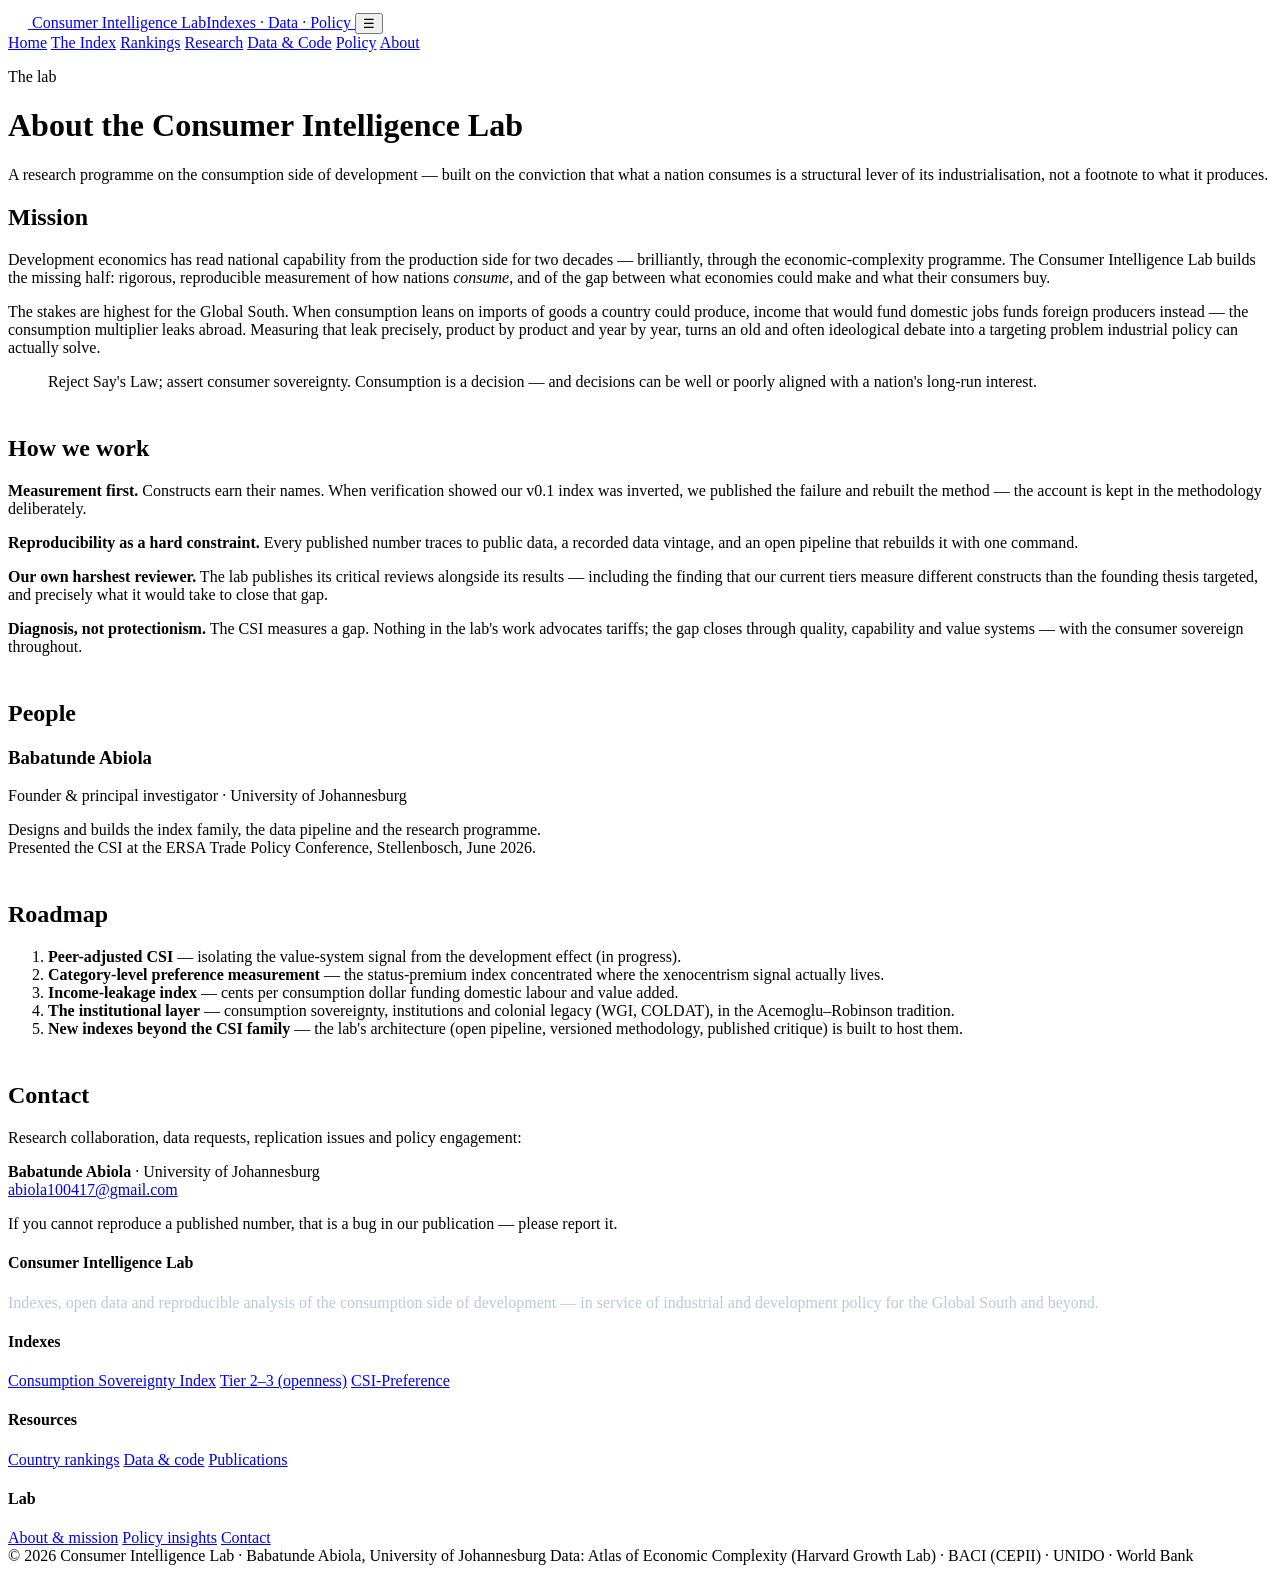
==== about.html @ 5682c0dc "Add site pages" ====
<!DOCTYPE html>
<html lang="en">
<head>
<meta charset="UTF-8">
<meta name="viewport" content="width=device-width, initial-scale=1.0">
<title>About the Lab | Consumer Intelligence Lab</title>
<meta name="description" content="The Consumer Intelligence Lab's mission: measurement-first, reproducible research on the consumption side of development, guiding industrial policy for the Global South.">
<link rel="stylesheet" href="assets/css/main.css">
</head>
<body>

<header class="site-header"><div class="wrap bar">
  <a class="brand" href="index.html">
    <span class="brand-mark"><svg width="20" height="20" viewBox="0 0 20 20" fill="none" aria-hidden="true"><path d="M3 15 L8 9 L12 12 L17 4" stroke="#fff" stroke-width="2" stroke-linecap="round" stroke-linejoin="round"/><circle cx="17" cy="4" r="2" fill="#fff"/></svg></span>
    <span class="brand-name">Consumer Intelligence Lab<span>Indexes · Data · Policy</span></span>
  </a>
  <button class="nav-toggle" aria-label="Menu">☰</button>
  <nav class="nav">
    <a href="index.html">Home</a>
    <a href="csi.html">The Index</a>
    <a href="rankings.html">Rankings</a>
    <a href="research.html">Research</a>
    <a href="data.html">Data &amp; Code</a>
    <a href="policy.html">Policy</a>
    <a href="about.html">About</a>
  </nav>
</div></header>

<div class="page-head"><div class="wrap">
  <p class="kicker">The lab</p>
  <h1>About the Consumer Intelligence Lab</h1>
  <p class="lead">A research programme on the consumption side of development — built on the conviction that what a nation consumes is a structural lever of its industrialisation, not a footnote to what it produces.</p>
</div></div>

<section class="block"><div class="wrap-narrow">
  <h2>Mission</h2>
  <p>Development economics has read national capability from the production side for two decades — brilliantly, through the economic-complexity programme. The Consumer Intelligence Lab builds the missing half: rigorous, reproducible measurement of how nations <em>consume</em>, and of the gap between what economies could make and what their consumers buy.</p>
  <p>The stakes are highest for the Global South. When consumption leans on imports of goods a country could produce, income that would fund domestic jobs funds foreign producers instead — the consumption multiplier leaks abroad. Measuring that leak precisely, product by product and year by year, turns an old and often ideological debate into a targeting problem industrial policy can actually solve.</p>
  <blockquote class="pull">Reject Say's Law; assert consumer sovereignty. Consumption is a decision — and decisions can be well or poorly aligned with a nation's long-run interest.</blockquote>

  <h2 style="margin-top:44px">How we work</h2>
  <p><strong>Measurement first.</strong> Constructs earn their names. When verification showed our v0.1 index was inverted, we published the failure and rebuilt the method — the account is kept in the methodology deliberately.</p>
  <p><strong>Reproducibility as a hard constraint.</strong> Every published number traces to public data, a recorded data vintage, and an open pipeline that rebuilds it with one command.</p>
  <p><strong>Our own harshest reviewer.</strong> The lab publishes its critical reviews alongside its results — including the finding that our current tiers measure different constructs than the founding thesis targeted, and precisely what it would take to close that gap.</p>
  <p><strong>Diagnosis, not protectionism.</strong> The CSI measures a gap. Nothing in the lab's work advocates tariffs; the gap closes through quality, capability and value systems — with the consumer sovereign throughout.</p>

  <h2 style="margin-top:44px">People</h2>
  <div class="card" style="max-width:560px">
    <h3>Babatunde Abiola</h3>
    <p class="muted" style="margin-bottom:6px">Founder &amp; principal investigator · University of Johannesburg</p>
    <p class="small muted">Designs and builds the index family, the data pipeline and the research programme. Presented the CSI at the ERSA Trade Policy Conference, Stellenbosch, June 2026.</p>
  </div>

  <h2 style="margin-top:44px">Roadmap</h2>
  <ol class="clean">
    <li><strong>Peer-adjusted CSI</strong> — isolating the value-system signal from the development effect (in progress).</li>
    <li><strong>Category-level preference measurement</strong> — the status-premium index concentrated where the xenocentrism signal actually lives.</li>
    <li><strong>Income-leakage index</strong> — cents per consumption dollar funding domestic labour and value added.</li>
    <li><strong>The institutional layer</strong> — consumption sovereignty, institutions and colonial legacy (WGI, COLDAT), in the Acemoglu–Robinson tradition.</li>
    <li><strong>New indexes beyond the CSI family</strong> — the lab's architecture (open pipeline, versioned methodology, published critique) is built to host them.</li>
  </ol>

  <h2 style="margin-top:44px" id="contact">Contact</h2>
  <p>Research collaboration, data requests, replication issues and policy engagement:</p>
  <p><strong>Babatunde Abiola</strong> · University of Johannesburg<br>
  <a href="mailto:abiola100417@gmail.com">abiola100417@gmail.com</a></p>
  <p class="muted small">If you cannot reproduce a published number, that is a bug in our publication — please report it.</p>
</div></section>

<footer class="site-footer"><div class="wrap">
  <div class="top">
    <div>
      <h4>Consumer Intelligence Lab</h4>
      <p class="small" style="color:#b9c9dc">Indexes, open data and reproducible analysis of the consumption side of development — in service of industrial and development policy for the Global South and beyond.</p>
    </div>
    <div>
      <h4>Indexes</h4>
      <a href="csi.html">Consumption Sovereignty Index</a>
      <a href="csi.html#ladder">Tier 2–3 (openness)</a>
      <a href="research.html#preference">CSI-Preference</a>
    </div>
    <div>
      <h4>Resources</h4>
      <a href="rankings.html">Country rankings</a>
      <a href="data.html">Data &amp; code</a>
      <a href="research.html">Publications</a>
    </div>
    <div>
      <h4>Lab</h4>
      <a href="about.html">About &amp; mission</a>
      <a href="policy.html">Policy insights</a>
      <a href="about.html#contact">Contact</a>
    </div>
  </div>
  <div class="legal">
    <span>© 2026 Consumer Intelligence Lab · Babatunde Abiola, University of Johannesburg</span>
    <span>Data: Atlas of Economic Complexity (Harvard Growth Lab) · BACI (CEPII) · UNIDO · World Bank</span>
  </div>
</div></footer>

<script src="assets/js/main.js"></script>
</body>
</html>
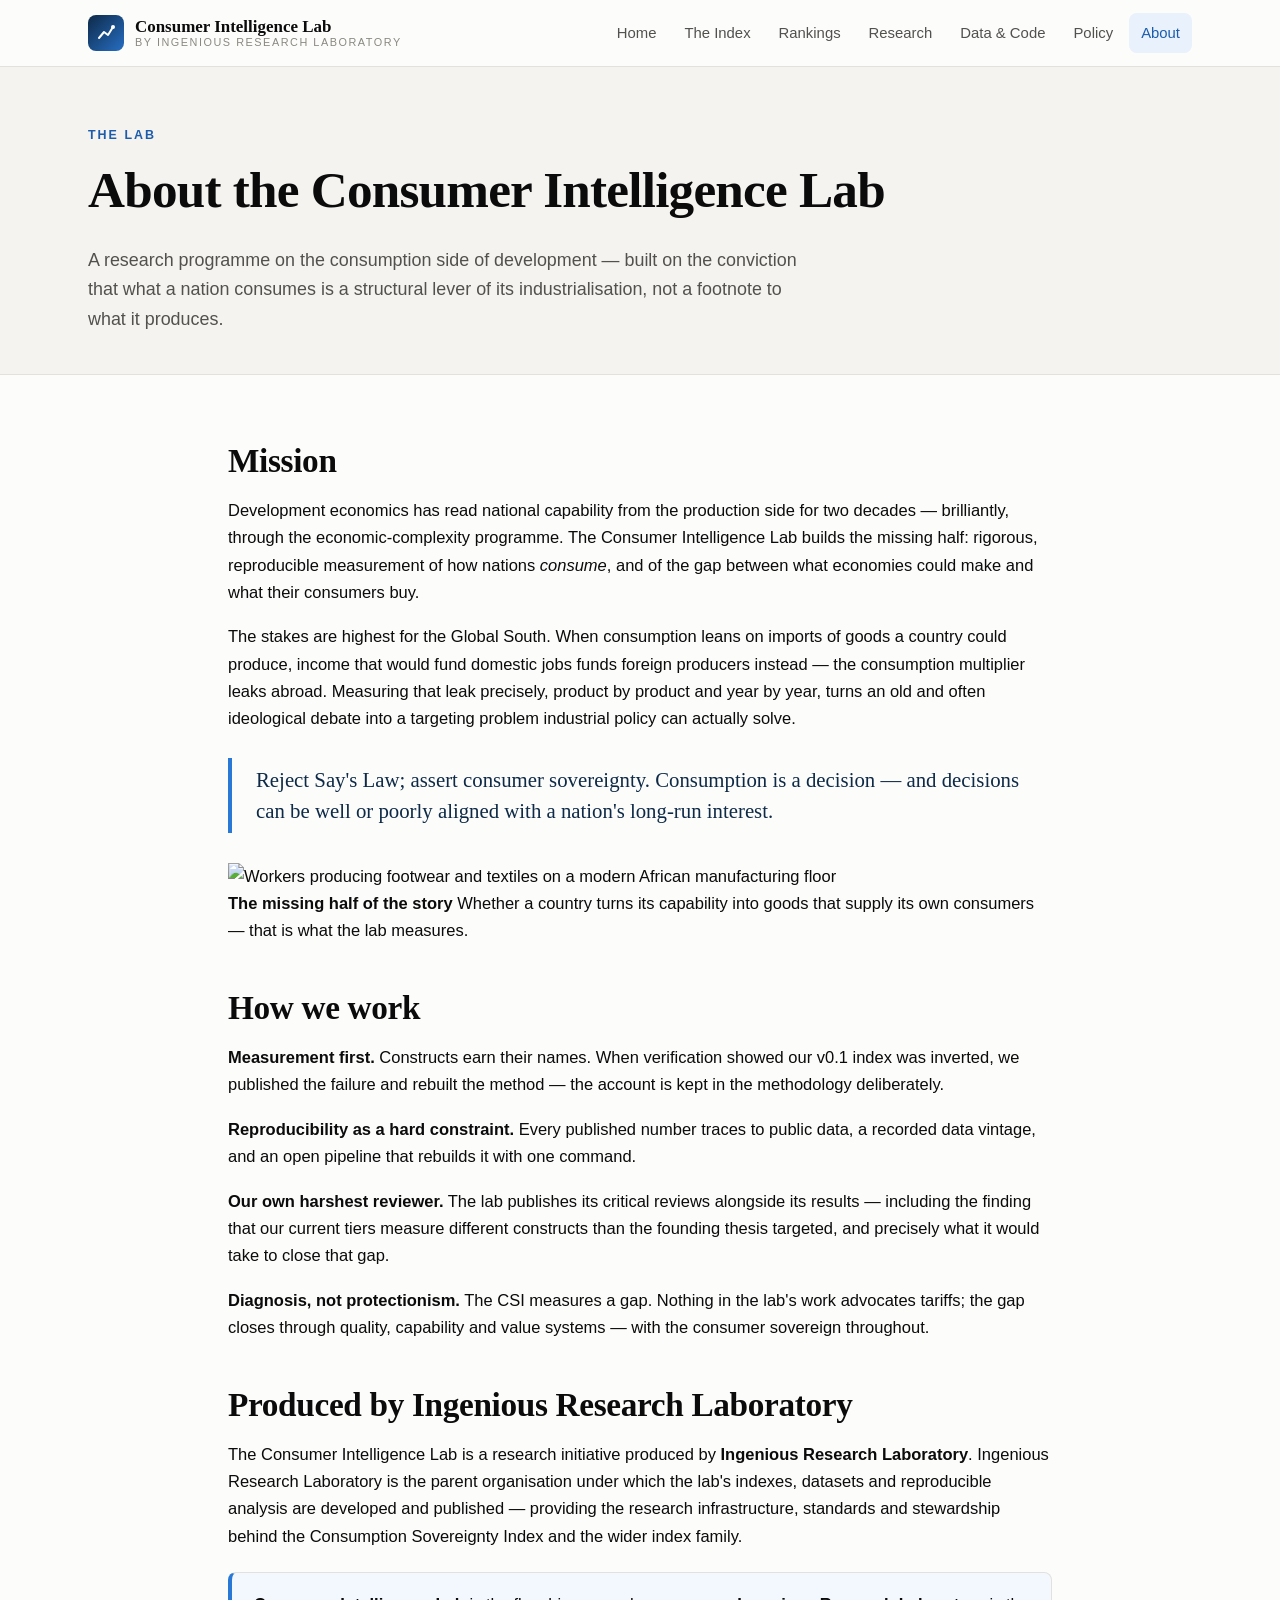
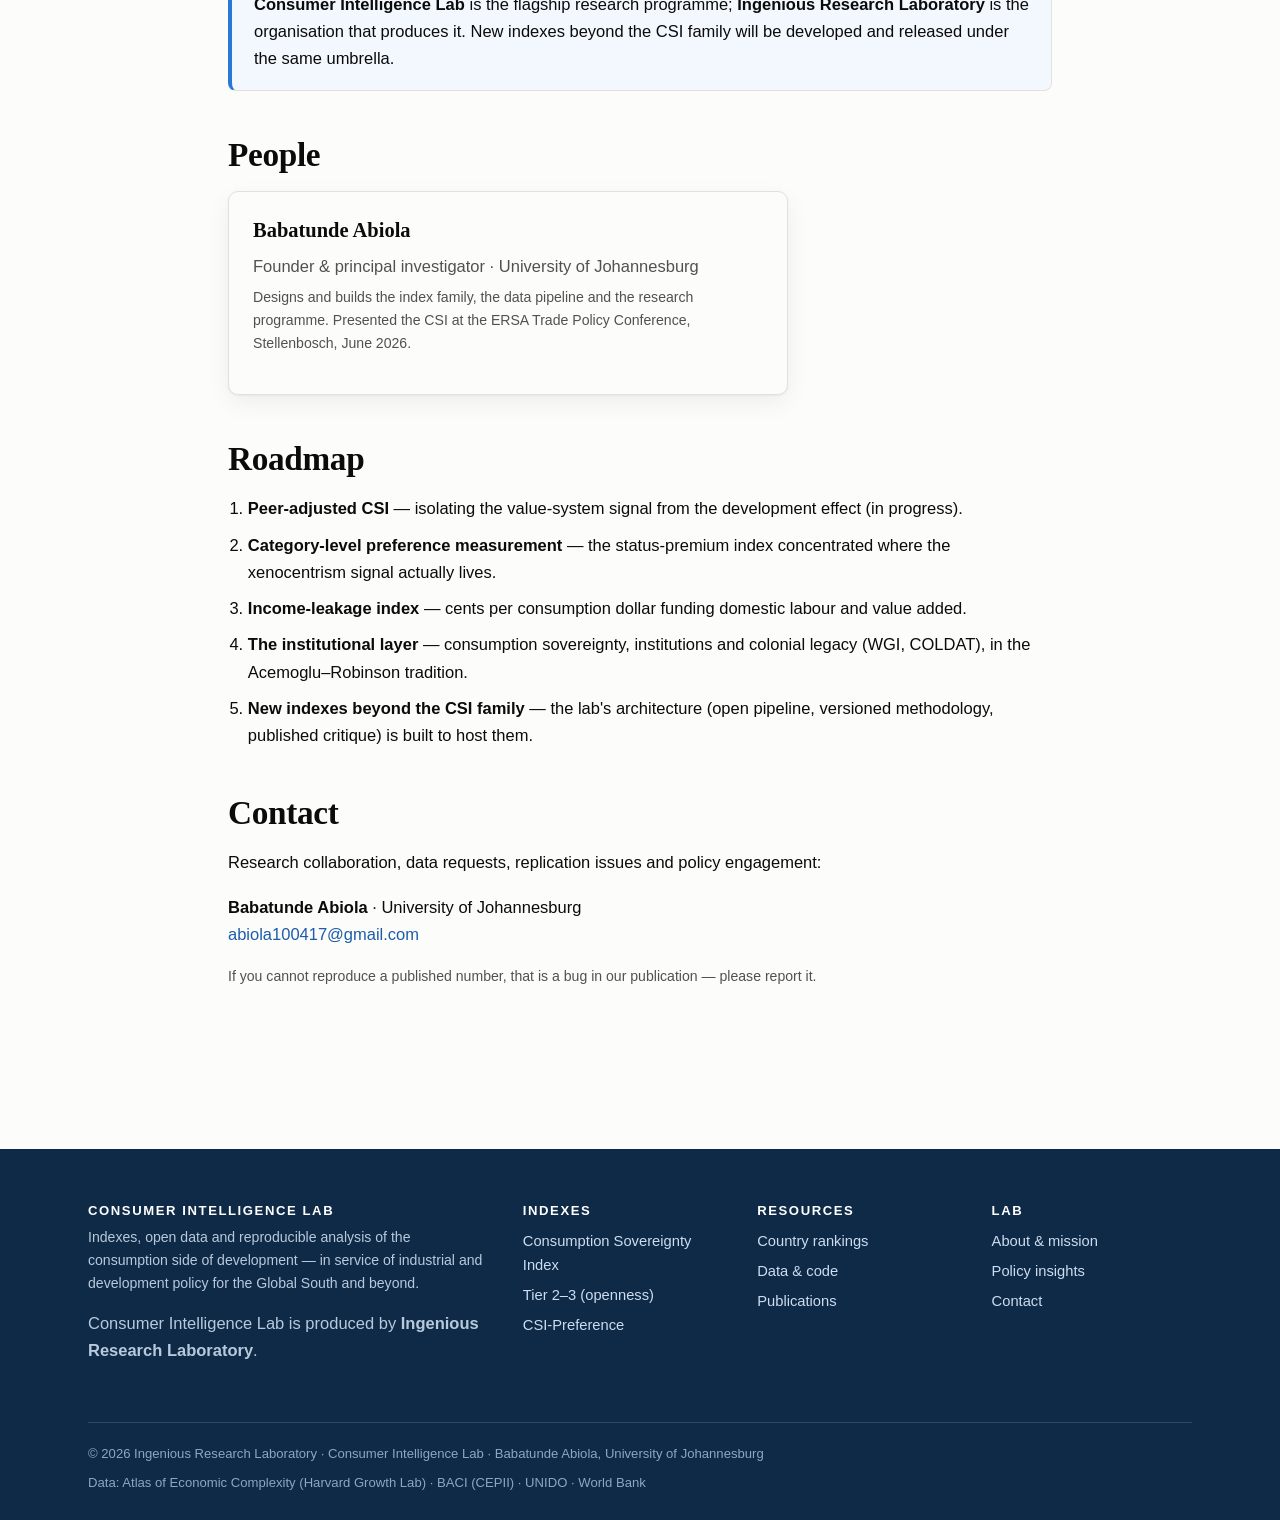
==== commit bec1c3e6: "Add files via upload" ====
--- a/about.html
+++ b/about.html
@@ -12,7 +12,7 @@
 <header class="site-header"><div class="wrap bar">
   <a class="brand" href="index.html">
     <span class="brand-mark"><svg width="20" height="20" viewBox="0 0 20 20" fill="none" aria-hidden="true"><path d="M3 15 L8 9 L12 12 L17 4" stroke="#fff" stroke-width="2" stroke-linecap="round" stroke-linejoin="round"/><circle cx="17" cy="4" r="2" fill="#fff"/></svg></span>
-    <span class="brand-name">Consumer Intelligence Lab<span>Indexes · Data · Policy</span></span>
+    <span class="brand-name">Consumer Intelligence Lab<span>By Ingenious Research Laboratory</span></span>
   </a>
   <button class="nav-toggle" aria-label="Menu">☰</button>
   <nav class="nav">
@@ -38,11 +38,25 @@
   <p>The stakes are highest for the Global South. When consumption leans on imports of goods a country could produce, income that would fund domestic jobs funds foreign producers instead — the consumption multiplier leaks abroad. Measuring that leak precisely, product by product and year by year, turns an old and often ideological debate into a targeting problem industrial policy can actually solve.</p>
   <blockquote class="pull">Reject Say's Law; assert consumer sovereignty. Consumption is a decision — and decisions can be well or poorly aligned with a nation's long-run interest.</blockquote>
 
+  <div class="img-banner" style="margin:30px 0 10px">
+    <img src="assets/img/photo_factory.jpg" alt="Workers producing footwear and textiles on a modern African manufacturing floor" loading="lazy" style="max-height:340px">
+    <div class="overlay">
+      <b>The missing half of the story</b>
+      <span>Whether a country turns its capability into goods that supply its own consumers — that is what the lab measures.</span>
+    </div>
+  </div>
+
   <h2 style="margin-top:44px">How we work</h2>
   <p><strong>Measurement first.</strong> Constructs earn their names. When verification showed our v0.1 index was inverted, we published the failure and rebuilt the method — the account is kept in the methodology deliberately.</p>
   <p><strong>Reproducibility as a hard constraint.</strong> Every published number traces to public data, a recorded data vintage, and an open pipeline that rebuilds it with one command.</p>
   <p><strong>Our own harshest reviewer.</strong> The lab publishes its critical reviews alongside its results — including the finding that our current tiers measure different constructs than the founding thesis targeted, and precisely what it would take to close that gap.</p>
   <p><strong>Diagnosis, not protectionism.</strong> The CSI measures a gap. Nothing in the lab's work advocates tariffs; the gap closes through quality, capability and value systems — with the consumer sovereign throughout.</p>
+
+  <h2 style="margin-top:44px">Produced by Ingenious Research Laboratory</h2>
+  <p>The Consumer Intelligence Lab is a research initiative produced by <strong>Ingenious Research Laboratory</strong>. Ingenious Research Laboratory is the parent organisation under which the lab's indexes, datasets and reproducible analysis are developed and published — providing the research infrastructure, standards and stewardship behind the Consumption Sovereignty Index and the wider index family.</p>
+  <div class="callout">
+    <p><strong>Consumer Intelligence Lab</strong> is the flagship research programme; <strong>Ingenious Research Laboratory</strong> is the organisation that produces it. New indexes beyond the CSI family will be developed and released under the same umbrella.</p>
+  </div>
 
   <h2 style="margin-top:44px">People</h2>
   <div class="card" style="max-width:560px">
@@ -72,6 +86,7 @@
     <div>
       <h4>Consumer Intelligence Lab</h4>
       <p class="small" style="color:#b9c9dc">Indexes, open data and reproducible analysis of the consumption side of development — in service of industrial and development policy for the Global South and beyond.</p>
+      <p class="parent-credit">Consumer Intelligence Lab is produced by <strong>Ingenious Research Laboratory</strong>.</p>
     </div>
     <div>
       <h4>Indexes</h4>
@@ -93,7 +108,7 @@
     </div>
   </div>
   <div class="legal">
-    <span>© 2026 Consumer Intelligence Lab · Babatunde Abiola, University of Johannesburg</span>
+    <span>© 2026 Ingenious Research Laboratory · Consumer Intelligence Lab · Babatunde Abiola, University of Johannesburg</span>
     <span>Data: Atlas of Economic Complexity (Harvard Growth Lab) · BACI (CEPII) · UNIDO · World Bank</span>
   </div>
 </div></footer>
--- a/assets/css/main.css
+++ b/assets/css/main.css
@@ -0,0 +1,312 @@
+/* ============================================================
+   Consumer Intelligence Lab — site design system
+   Palette follows the validated dataviz reference instance.
+   ============================================================ */
+:root {
+  color-scheme: light;
+  --paper: #fcfcfb;
+  --surface-1: #fcfcfb;
+  --surface-2: #f4f3f0;
+  --surface-3: #ebeae6;
+  --ink: #0b0b0b;
+  --ink-2: #52514e;
+  --ink-3: #8a8880;
+  --line: #e2e1dc;
+  --navy: #0e2a47;
+  --navy-2: #16395e;
+  --accent: #2a78d6;
+  --accent-deep: #1c5cab;
+  --accent-soft: #cde2fb;
+  --pos: #2a78d6;
+  --neg: #e34948;
+  --neutral-mid: #f0efec;
+  --series-1: #2a78d6;
+  --series-2: #eb6834;
+  --series-3: #1baf7a;
+  --series-4: #eda100;
+  --series-5: #e87ba4;
+  --series-6: #008300;
+  --radius: 10px;
+  --shadow: 0 1px 2px rgba(11,11,11,.05), 0 8px 24px rgba(11,11,11,.06);
+  --font-serif: "Charter", "Bitstream Charter", "Sitka Text", Cambria, Georgia, serif;
+  --font-sans: -apple-system, BlinkMacSystemFont, "Segoe UI", Roboto, "Helvetica Neue", Arial, sans-serif;
+  --font-mono: ui-monospace, "Cascadia Code", "SF Mono", Menlo, Consolas, monospace;
+}
+
+* { box-sizing: border-box; }
+html { scroll-behavior: smooth; }
+body {
+  margin: 0;
+  background: var(--paper);
+  color: var(--ink);
+  font-family: var(--font-sans);
+  font-size: 16.5px;
+  line-height: 1.65;
+  -webkit-font-smoothing: antialiased;
+}
+
+.wrap { max-width: 1160px; margin: 0 auto; padding: 0 28px; }
+.wrap-narrow { max-width: 880px; margin: 0 auto; padding: 0 28px; }
+
+h1, h2, h3, h4 { font-family: var(--font-serif); line-height: 1.18; margin: 0 0 .5em; color: var(--ink); font-weight: 700; }
+h1 { font-size: clamp(2rem, 4.4vw, 3.2rem); letter-spacing: -.015em; }
+h2 { font-size: clamp(1.5rem, 2.6vw, 2.1rem); letter-spacing: -.01em; }
+h3 { font-size: 1.28rem; }
+h4 { font-size: 1.05rem; }
+p { margin: 0 0 1.05em; }
+a { color: var(--accent-deep); text-decoration: none; }
+a:hover { text-decoration: underline; }
+.muted { color: var(--ink-2); }
+.small { font-size: .88rem; }
+
+/* ---------- header ---------- */
+.site-header {
+  position: sticky; top: 0; z-index: 50;
+  background: rgba(252,252,251,.92);
+  backdrop-filter: blur(10px);
+  border-bottom: 1px solid var(--line);
+}
+.site-header .bar { display: flex; align-items: center; justify-content: space-between; height: 66px; }
+.brand { display: flex; align-items: center; gap: 11px; color: var(--ink); text-decoration: none; }
+.brand:hover { text-decoration: none; }
+.brand-mark {
+  width: 36px; height: 36px; border-radius: 8px; flex: none;
+  background: linear-gradient(135deg, var(--navy) 0%, var(--accent) 115%);
+  display: grid; place-items: center;
+}
+.brand-mark svg { display: block; }
+.brand-name { font-family: var(--font-serif); font-weight: 700; font-size: 1.06rem; line-height: 1.15; }
+.brand-name span { display: block; font-family: var(--font-sans); font-weight: 500; font-size: .68rem; letter-spacing: .14em; text-transform: uppercase; color: var(--ink-3); }
+.nav { display: flex; gap: 4px; align-items: center; }
+.nav a {
+  color: var(--ink-2); font-size: .93rem; font-weight: 500;
+  padding: 8px 12px; border-radius: 8px;
+}
+.nav a:hover { color: var(--ink); background: var(--surface-2); text-decoration: none; }
+.nav a.active { color: var(--accent-deep); background: #e8f1fc; }
+.nav-toggle { display: none; background: none; border: 1px solid var(--line); border-radius: 8px; padding: 7px 10px; font-size: 1rem; cursor: pointer; color: var(--ink); }
+
+@media (max-width: 900px) {
+  .nav { display: none; position: absolute; top: 66px; left: 0; right: 0; background: var(--paper); border-bottom: 1px solid var(--line); flex-direction: column; align-items: stretch; padding: 10px 18px 16px; }
+  .nav.open { display: flex; }
+  .nav-toggle { display: block; }
+}
+
+/* ---------- hero ---------- */
+.hero {
+  background:
+    radial-gradient(1100px 480px at 82% -10%, rgba(42,120,214,.28), transparent 60%),
+    radial-gradient(700px 420px at 10% 110%, rgba(27,175,122,.14), transparent 55%),
+    var(--navy);
+  color: #f2f6fb;
+  padding: 84px 0 72px;
+}
+.hero h1 { color: #fff; max-width: 780px; }
+.hero .kicker { color: #9cc3f0; }
+.hero p.lead { font-size: 1.16rem; color: #cfdded; max-width: 680px; }
+.hero .btn-row { margin-top: 28px; display: flex; gap: 12px; flex-wrap: wrap; }
+
+.kicker {
+  font-size: .78rem; font-weight: 600; letter-spacing: .16em;
+  text-transform: uppercase; color: var(--accent-deep); margin: 0 0 14px;
+}
+
+.btn {
+  display: inline-block; font-weight: 600; font-size: .95rem;
+  padding: 11px 20px; border-radius: 9px; border: 1px solid transparent;
+  cursor: pointer; text-decoration: none;
+}
+.btn:hover { text-decoration: none; }
+.btn-primary { background: var(--accent); color: #fff; }
+.btn-primary:hover { background: var(--accent-deep); }
+.btn-ghost { background: transparent; color: #e5eefb; border-color: rgba(255,255,255,.35); }
+.btn-ghost:hover { border-color: #fff; }
+.btn-light { background: var(--surface-2); color: var(--ink); border-color: var(--line); }
+.btn-light:hover { background: var(--surface-3); }
+
+/* ---------- stat band ---------- */
+.stat-band { border-bottom: 1px solid var(--line); background: var(--surface-1); }
+.stat-grid { display: grid; grid-template-columns: repeat(4, 1fr); gap: 0; }
+.stat { padding: 26px 22px; border-left: 1px solid var(--line); }
+.stat:first-child { border-left: none; padding-left: 0; }
+.stat .num { font-family: var(--font-serif); font-size: 2rem; font-weight: 700; line-height: 1.1; color: var(--navy); }
+.stat .lbl { font-size: .84rem; color: var(--ink-2); margin-top: 4px; }
+@media (max-width: 820px) { .stat-grid { grid-template-columns: 1fr 1fr; } .stat { border-left: none; padding-left: 0; } }
+
+/* ---------- sections ---------- */
+section.block { padding: 66px 0; }
+section.block.alt { background: var(--surface-2); border-top: 1px solid var(--line); border-bottom: 1px solid var(--line); }
+.section-head { max-width: 720px; margin-bottom: 34px; }
+
+.grid-2 { display: grid; grid-template-columns: 1fr 1fr; gap: 34px; align-items: start; }
+.grid-3 { display: grid; grid-template-columns: repeat(3, 1fr); gap: 22px; }
+@media (max-width: 900px) { .grid-2, .grid-3 { grid-template-columns: 1fr; } }
+
+/* ---------- cards ---------- */
+.card {
+  background: var(--surface-1); border: 1px solid var(--line);
+  border-radius: var(--radius); padding: 24px; box-shadow: var(--shadow);
+}
+.card h3 { margin-top: 2px; }
+.card .tag-row { margin-bottom: 10px; }
+.tag {
+  display: inline-block; font-size: .72rem; font-weight: 600;
+  letter-spacing: .06em; text-transform: uppercase;
+  padding: 3px 9px; border-radius: 99px; background: #e8f1fc; color: var(--accent-deep);
+  margin-right: 6px;
+}
+.tag.t-green { background: #e2f4ec; color: #0d7a55; }
+.tag.t-orange { background: #fdeade; color: #b34617; }
+.tag.t-gray { background: var(--surface-3); color: var(--ink-2); }
+
+.index-card { border-top: 4px solid var(--accent); }
+.index-card.coming { border-top-color: var(--ink-3); }
+.index-card .status { font-size: .8rem; font-weight: 600; color: var(--ink-3); }
+
+/* ---------- publication list ---------- */
+.pub {
+  display: grid; grid-template-columns: 92px 1fr; gap: 22px;
+  padding: 26px 0; border-bottom: 1px solid var(--line);
+}
+.pub:last-child { border-bottom: none; }
+.pub .date { font-size: .85rem; color: var(--ink-3); font-weight: 600; padding-top: 4px; }
+.pub h3 { margin-bottom: 6px; }
+.pub p { color: var(--ink-2); margin-bottom: 8px; }
+.pub .meta { font-size: .85rem; color: var(--ink-3); }
+@media (max-width: 640px) { .pub { grid-template-columns: 1fr; gap: 6px; } }
+
+/* ---------- figure / chart panels ---------- */
+.viz-root { background: var(--surface-1); }
+.panel {
+  background: var(--surface-1); border: 1px solid var(--line);
+  border-radius: var(--radius); padding: 22px 22px 14px; box-shadow: var(--shadow);
+}
+.panel h4 { margin-bottom: 2px; }
+.panel .sub { font-size: .85rem; color: var(--ink-2); margin: 0 0 14px; }
+.panel .src { font-size: .78rem; color: var(--ink-3); margin: 10px 0 4px; }
+.chart-box { position: relative; width: 100%; }
+
+figure.shot { margin: 0; }
+figure.shot img { width: 100%; border: 1px solid var(--line); border-radius: var(--radius); display: block; }
+figure.shot figcaption { font-size: .84rem; color: var(--ink-2); padding-top: 8px; }
+
+/* ---------- tables ---------- */
+table.data {
+  width: 100%; border-collapse: collapse; font-size: .92rem;
+  background: var(--surface-1);
+}
+table.data th {
+  text-align: left; font-size: .78rem; letter-spacing: .05em; text-transform: uppercase;
+  color: var(--ink-2); font-weight: 600; padding: 10px 12px;
+  border-bottom: 2px solid var(--ink); white-space: nowrap;
+}
+table.data td { padding: 9px 12px; border-bottom: 1px solid var(--line); vertical-align: top; }
+table.data tr:hover td { background: #f6f9fd; }
+table.data .num { text-align: right; font-variant-numeric: tabular-nums; font-family: var(--font-mono); font-size: .86rem; }
+th.num { text-align: right; }
+.pos { color: var(--accent-deep); }
+.neg { color: #b32c2b; }
+
+.table-scroll { overflow-x: auto; border: 1px solid var(--line); border-radius: var(--radius); }
+.table-scroll table.data { border: none; }
+
+/* rank bar inside table */
+.zbar { display: inline-flex; align-items: center; gap: 8px; min-width: 190px; }
+.zbar .track { position: relative; flex: 1; height: 12px; background: var(--neutral-mid); border-radius: 3px; }
+.zbar .mid { position: absolute; left: 50%; top: -2px; bottom: -2px; width: 1px; background: var(--ink-3); }
+.zbar .fill { position: absolute; top: 2px; bottom: 2px; border-radius: 2px; }
+.zbar .fill.p { background: var(--pos); }
+.zbar .fill.n { background: var(--neg); }
+
+/* ---------- controls ---------- */
+.controls { display: flex; flex-wrap: wrap; gap: 10px; align-items: center; margin: 0 0 16px; }
+.controls input[type=search], .controls select {
+  font: inherit; font-size: .92rem; padding: 9px 12px;
+  border: 1px solid var(--line); border-radius: 8px; background: var(--surface-1); color: var(--ink);
+}
+.controls input[type=search] { min-width: 220px; }
+.chip {
+  font-size: .85rem; font-weight: 600; padding: 8px 14px; border-radius: 99px;
+  border: 1px solid var(--line); background: var(--surface-1); color: var(--ink-2); cursor: pointer;
+}
+.chip.on { background: var(--navy); border-color: var(--navy); color: #fff; }
+.count-note { font-size: .85rem; color: var(--ink-3); margin-left: auto; }
+
+/* ---------- methodology ---------- */
+.step {
+  display: grid; grid-template-columns: 56px 1fr; gap: 20px;
+  padding: 22px 0; border-bottom: 1px solid var(--line);
+}
+.step:last-child { border-bottom: none; }
+.step .n {
+  width: 44px; height: 44px; border-radius: 50%; background: var(--navy); color: #fff;
+  font-family: var(--font-serif); font-size: 1.25rem; font-weight: 700;
+  display: grid; place-items: center;
+}
+.formula {
+  font-family: var(--font-mono); font-size: .88rem; background: var(--surface-2);
+  border: 1px solid var(--line); border-left: 3px solid var(--accent);
+  border-radius: 8px; padding: 14px 18px; overflow-x: auto; margin: 12px 0;
+  white-space: pre;
+}
+pre.code {
+  font-family: var(--font-mono); font-size: .82rem; line-height: 1.55;
+  background: #10161f; color: #dbe4ef; border-radius: var(--radius);
+  padding: 20px 22px; overflow-x: auto; margin: 14px 0;
+}
+pre.code .c { color: #7f93ab; } pre.code .k { color: #7fb5f5; } pre.code .s { color: #9fd8b3; }
+code.inline { font-family: var(--font-mono); font-size: .86em; background: var(--surface-2); border: 1px solid var(--line); border-radius: 5px; padding: 1px 6px; }
+
+.callout {
+  border: 1px solid var(--line); border-left: 4px solid var(--accent);
+  background: #f3f8fe; border-radius: 8px; padding: 18px 22px; margin: 22px 0;
+}
+.callout.warn { border-left-color: var(--series-2); background: #fdf3ec; }
+.callout p:last-child { margin-bottom: 0; }
+
+blockquote.pull {
+  font-family: var(--font-serif); font-size: 1.3rem; line-height: 1.5;
+  color: var(--navy); border-left: 4px solid var(--accent);
+  margin: 26px 0; padding: 6px 0 6px 24px;
+}
+
+/* tier ladder */
+.ladder { border: 1px solid var(--line); border-radius: var(--radius); overflow: hidden; }
+.rung { display: grid; grid-template-columns: 120px 1fr; border-bottom: 1px solid var(--line); background: var(--surface-1); }
+.rung:last-child { border-bottom: none; }
+.rung .tier { background: var(--surface-2); padding: 18px; font-weight: 700; font-family: var(--font-serif); border-right: 1px solid var(--line); }
+.rung .body { padding: 18px 22px; }
+.rung .body p { margin-bottom: 4px; }
+.rung.live .tier { background: var(--navy); color: #fff; }
+
+/* ---------- downloads ---------- */
+.dl {
+  display: flex; align-items: flex-start; gap: 16px;
+  border: 1px solid var(--line); border-radius: var(--radius);
+  padding: 18px 20px; background: var(--surface-1); margin-bottom: 12px;
+}
+.dl .ico {
+  flex: none; width: 40px; height: 40px; border-radius: 9px; background: #e8f1fc;
+  color: var(--accent-deep); display: grid; place-items: center; font-weight: 700; font-size: .72rem;
+}
+.dl h4 { margin-bottom: 2px; }
+.dl p { margin: 0; font-size: .88rem; color: var(--ink-2); }
+.dl .act { margin-left: auto; flex: none; align-self: center; }
+
+/* ---------- footer ---------- */
+.site-footer { background: var(--navy); color: #b9c9dc; margin-top: 80px; }
+.site-footer .top { display: grid; grid-template-columns: 2fr 1fr 1fr 1fr; gap: 34px; padding: 54px 0 40px; }
+.site-footer h4 { color: #fff; font-family: var(--font-sans); font-size: .82rem; letter-spacing: .12em; text-transform: uppercase; }
+.site-footer a { color: #cddcf0; display: block; padding: 3px 0; font-size: .92rem; }
+.site-footer a:hover { color: #fff; }
+.site-footer .legal { border-top: 1px solid rgba(255,255,255,.14); padding: 20px 0 26px; font-size: .82rem; color: #8fa5c0; display: flex; justify-content: space-between; flex-wrap: wrap; gap: 8px; }
+@media (max-width: 820px) { .site-footer .top { grid-template-columns: 1fr 1fr; } }
+
+/* misc */
+.page-head { padding: 58px 0 40px; border-bottom: 1px solid var(--line); background: var(--surface-2); }
+.page-head p.lead { font-size: 1.12rem; color: var(--ink-2); max-width: 720px; margin-bottom: 0; }
+ol.clean, ul.clean { padding-left: 1.2em; }
+ol.clean li, ul.clean li { margin-bottom: .55em; }
+.sr-only { position: absolute; width: 1px; height: 1px; margin: -1px; padding: 0; overflow: hidden; clip: rect(0 0 0 0); white-space: nowrap; border: 0; }
+details.tbl { margin: 10px 0 4px; }
+details.tbl summary { cursor: pointer; font-size: .85rem; color: var(--accent-deep); font-weight: 600; }
